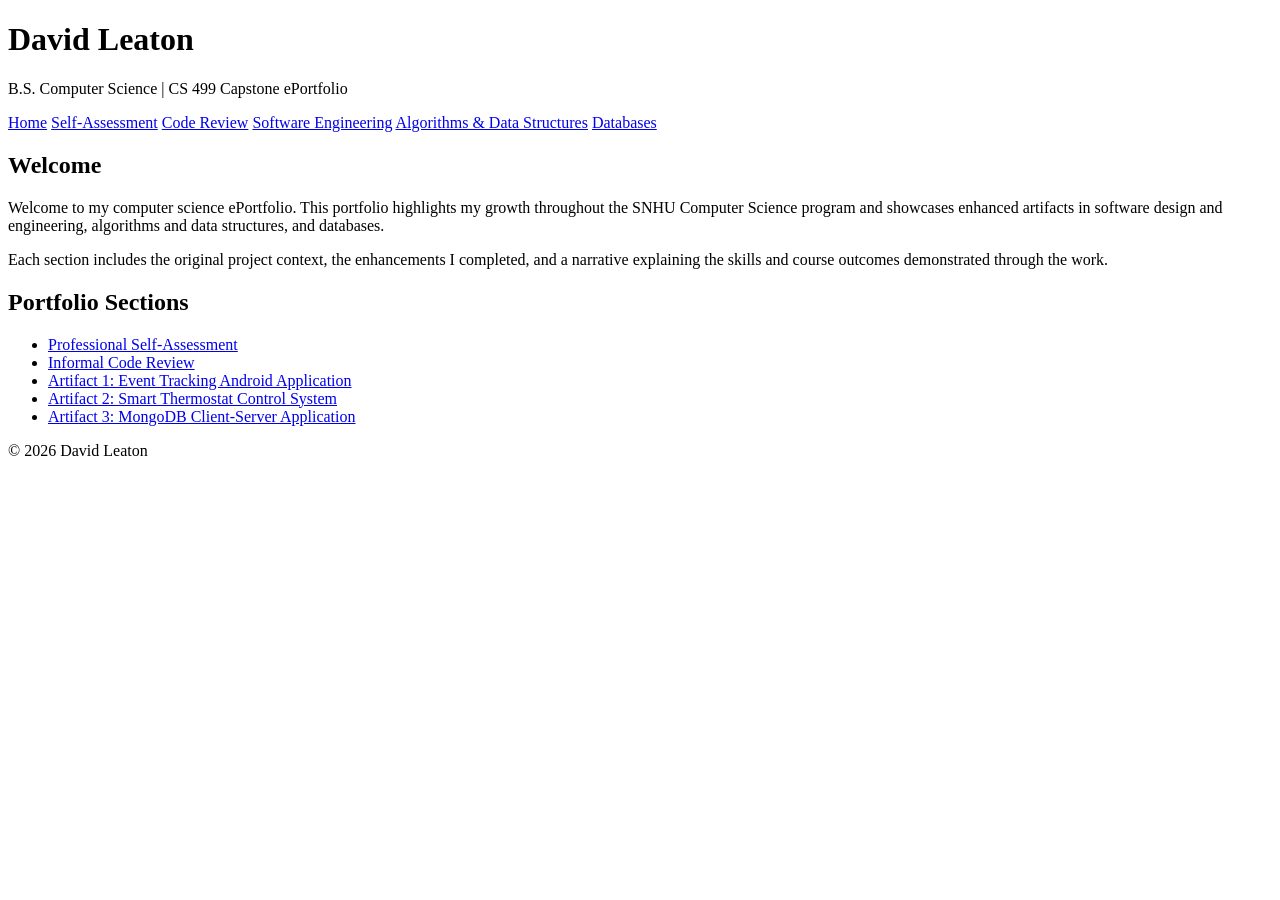
==== index.html @ 5b71fff9 "Add initial index.html for ePortfolio" ====
<!DOCTYPE html>
<html lang="en">
<head>
  <meta charset="UTF-8">
  <meta name="viewport" content="width=device-width, initial-scale=1.0">
  <title>David Leaton | CS 499 ePortfolio</title>
  <link rel="stylesheet" href="style.css">
</head>
<body>
  <header>
    <h1>David Leaton</h1>
    <p>B.S. Computer Science | CS 499 Capstone ePortfolio</p>
  </header>

  <nav>
    <a href="index.html">Home</a>
    <a href="self-assessment.html">Self-Assessment</a>
    <a href="code-review.html">Code Review</a>
    <a href="artifact1.html">Software Engineering</a>
    <a href="artifact2.html">Algorithms & Data Structures</a>
    <a href="artifact3.html">Databases</a>
  </nav>

  <main>
    <section>
      <h2>Welcome</h2>
      <p>
        Welcome to my computer science ePortfolio. This portfolio highlights my growth
        throughout the SNHU Computer Science program and showcases enhanced artifacts
        in software design and engineering, algorithms and data structures, and databases.
      </p>
      <p>
        Each section includes the original project context, the enhancements I completed,
        and a narrative explaining the skills and course outcomes demonstrated through the work.
      </p>
    </section>

    <section>
      <h2>Portfolio Sections</h2>
      <ul>
        <li><a href="self-assessment.html">Professional Self-Assessment</a></li>
        <li><a href="code-review.html">Informal Code Review</a></li>
        <li><a href="artifact1.html">Artifact 1: Event Tracking Android Application</a></li>
        <li><a href="artifact2.html">Artifact 2: Smart Thermostat Control System</a></li>
        <li><a href="artifact3.html">Artifact 3: MongoDB Client-Server Application</a></li>
      </ul>
    </section>
  </main>

  <footer>
    <p>&copy; 2026 David Leaton</p>
  </footer>
</body>
</html>
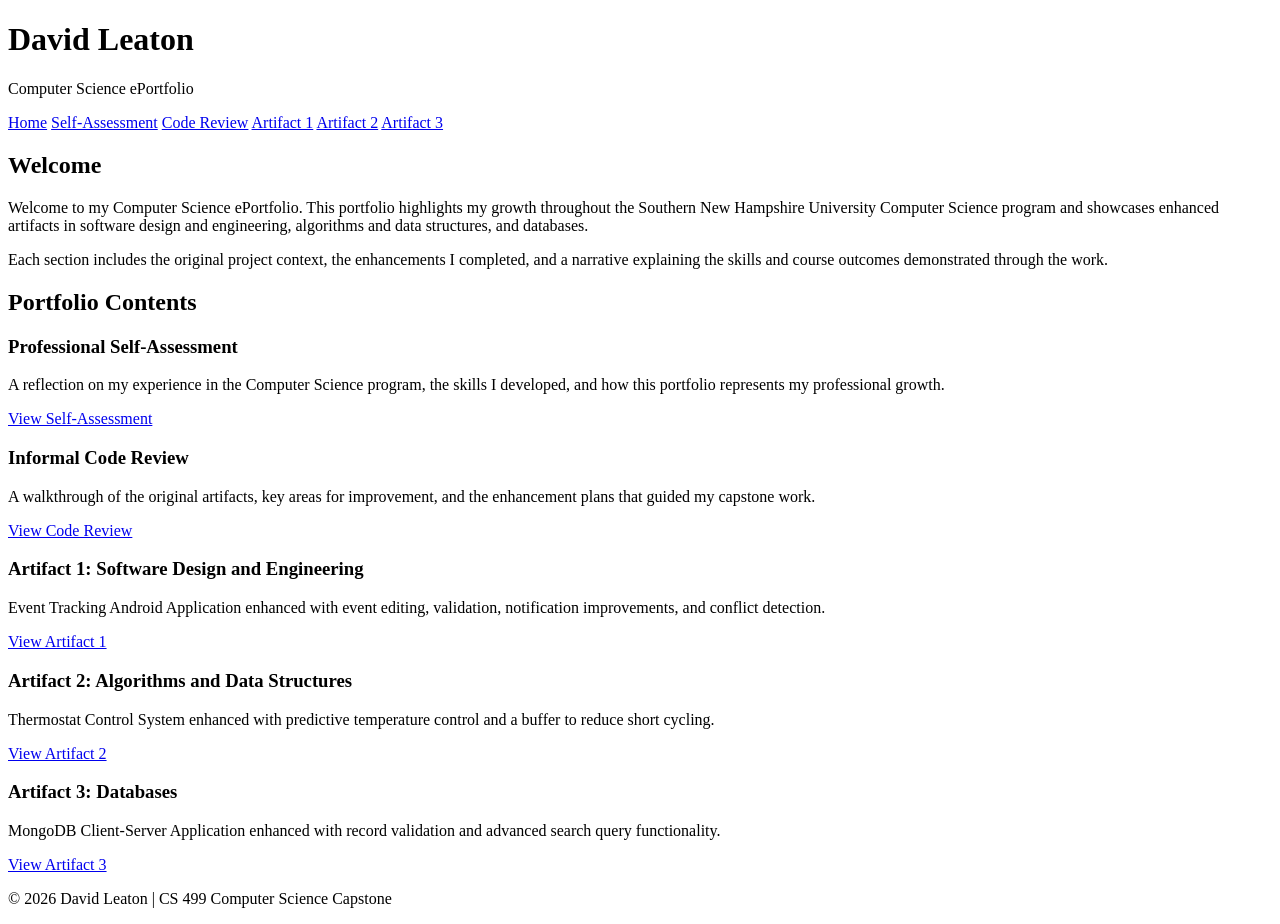
==== commit c0dd2430: "index.html" ====
--- a/index.html
+++ b/index.html
@@ -3,52 +3,99 @@
 <head>
   <meta charset="UTF-8">
   <meta name="viewport" content="width=device-width, initial-scale=1.0">
-  <title>David Leaton | CS 499 ePortfolio</title>
+  <title>David Leaton | Computer Science ePortfolio</title>
   <link rel="stylesheet" href="style.css">
 </head>
 <body>
-  <header>
-    <h1>David Leaton</h1>
-    <p>B.S. Computer Science | CS 499 Capstone ePortfolio</p>
+  <header class="site-header">
+    <div class="container">
+      <h1>David Leaton</h1>
+      <p class="tagline">Computer Science ePortfolio</p>
+    </div>
   </header>
 
-  <nav>
-    <a href="index.html">Home</a>
-    <a href="self-assessment.html">Self-Assessment</a>
-    <a href="code-review.html">Code Review</a>
-    <a href="artifact1.html">Software Engineering</a>
-    <a href="artifact2.html">Algorithms & Data Structures</a>
-    <a href="artifact3.html">Databases</a>
+  <nav class="site-nav">
+    <div class="container nav-links">
+      <a href="index.html">Home</a>
+      <a href="self-assessment.html">Self-Assessment</a>
+      <a href="code-review.html">Code Review</a>
+      <a href="artifact1.html">Artifact 1</a>
+      <a href="artifact2.html">Artifact 2</a>
+      <a href="artifact3.html">Artifact 3</a>
+    </div>
   </nav>
 
-  <main>
-    <section>
+  <main class="container">
+    <section class="hero-card">
       <h2>Welcome</h2>
       <p>
-        Welcome to my computer science ePortfolio. This portfolio highlights my growth
-        throughout the SNHU Computer Science program and showcases enhanced artifacts
-        in software design and engineering, algorithms and data structures, and databases.
+        Welcome to my Computer Science ePortfolio. This portfolio highlights my growth
+        throughout the Southern New Hampshire University Computer Science program and
+        showcases enhanced artifacts in software design and engineering, algorithms and
+        data structures, and databases.
       </p>
       <p>
         Each section includes the original project context, the enhancements I completed,
-        and a narrative explaining the skills and course outcomes demonstrated through the work.
+        and a narrative explaining the skills and course outcomes demonstrated through
+        the work.
       </p>
     </section>
 
-    <section>
-      <h2>Portfolio Sections</h2>
-      <ul>
-        <li><a href="self-assessment.html">Professional Self-Assessment</a></li>
-        <li><a href="code-review.html">Informal Code Review</a></li>
-        <li><a href="artifact1.html">Artifact 1: Event Tracking Android Application</a></li>
-        <li><a href="artifact2.html">Artifact 2: Smart Thermostat Control System</a></li>
-        <li><a href="artifact3.html">Artifact 3: MongoDB Client-Server Application</a></li>
-      </ul>
+    <section class="content-card">
+      <h2>Portfolio Contents</h2>
+      <div class="portfolio-grid">
+        <div class="portfolio-item">
+          <h3>Professional Self-Assessment</h3>
+          <p>
+            A reflection on my experience in the Computer Science program, the skills I
+            developed, and how this portfolio represents my professional growth.
+          </p>
+          <a class="button-link" href="self-assessment.html">View Self-Assessment</a>
+        </div>
+
+        <div class="portfolio-item">
+          <h3>Informal Code Review</h3>
+          <p>
+            A walkthrough of the original artifacts, key areas for improvement, and the
+            enhancement plans that guided my capstone work.
+          </p>
+          <a class="button-link" href="code-review.html">View Code Review</a>
+        </div>
+
+        <div class="portfolio-item">
+          <h3>Artifact 1: Software Design and Engineering</h3>
+          <p>
+            Event Tracking Android Application enhanced with event editing, validation,
+            notification improvements, and conflict detection.
+          </p>
+          <a class="button-link" href="artifact1.html">View Artifact 1</a>
+        </div>
+
+        <div class="portfolio-item">
+          <h3>Artifact 2: Algorithms and Data Structures</h3>
+          <p>
+            Thermostat Control System enhanced with predictive temperature control
+            and a buffer to reduce short cycling.
+          </p>
+          <a class="button-link" href="artifact2.html">View Artifact 2</a>
+        </div>
+
+        <div class="portfolio-item">
+          <h3>Artifact 3: Databases</h3>
+          <p>
+            MongoDB Client-Server Application enhanced with record validation and
+            advanced search query functionality.
+          </p>
+          <a class="button-link" href="artifact3.html">View Artifact 3</a>
+        </div>
+      </div>
     </section>
   </main>
 
-  <footer>
-    <p>&copy; 2026 David Leaton</p>
+  <footer class="site-footer">
+    <div class="container">
+      <p>&copy; 2026 David Leaton | CS 499 Computer Science Capstone</p>
+    </div>
   </footer>
 </body>
 </html>
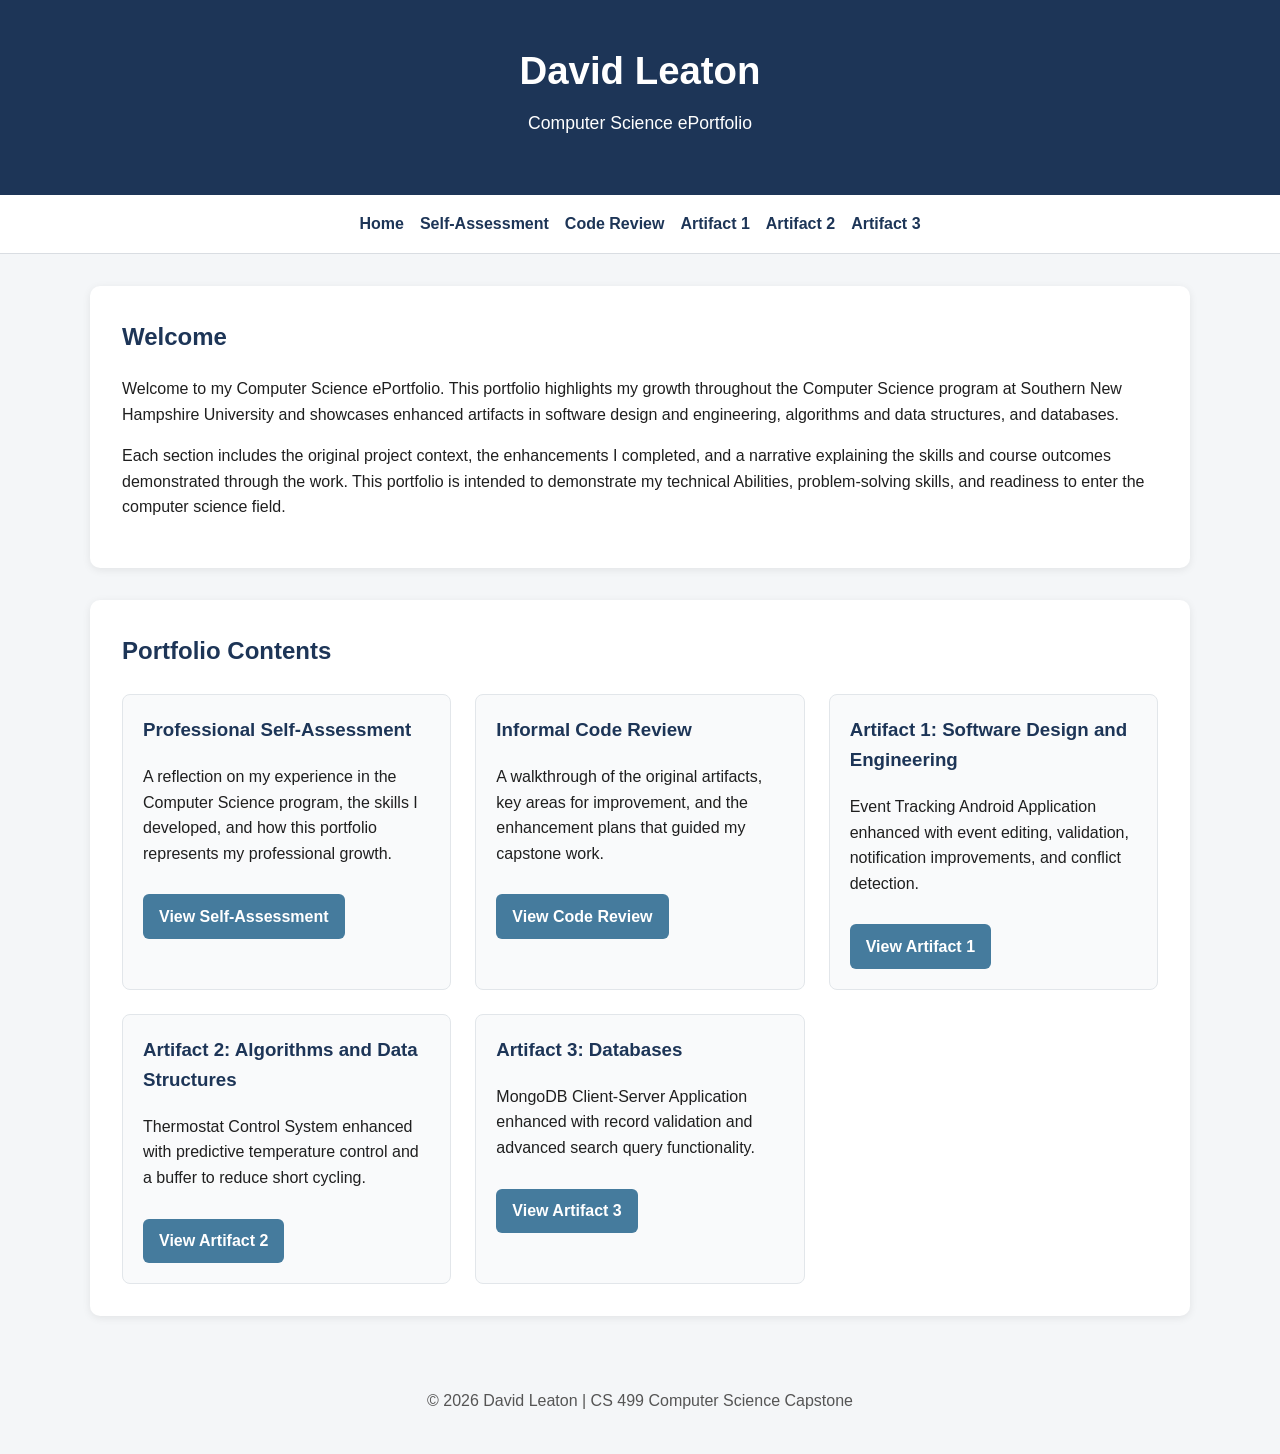
==== commit 4f7884d3: "Update index.html Updated wording in the Welcome section." ====
--- a/index.html
+++ b/index.html
@@ -30,14 +30,15 @@
       <h2>Welcome</h2>
       <p>
         Welcome to my Computer Science ePortfolio. This portfolio highlights my growth
-        throughout the Southern New Hampshire University Computer Science program and
+        throughout the Computer Science program at Southern New Hampshire University and
         showcases enhanced artifacts in software design and engineering, algorithms and
         data structures, and databases.
       </p>
       <p>
         Each section includes the original project context, the enhancements I completed,
         and a narrative explaining the skills and course outcomes demonstrated through
-        the work.
+        the work. This portfolio is intended to demonstrate my technical Abilities, problem-solving 
+        skills, and readiness to enter the computer science field.
       </p>
     </section>
 
--- a/style.css
+++ b/style.css
@@ -0,0 +1,112 @@
+* {
+  box-sizing: border-box;
+}
+
+body {
+  margin: 0;
+  font-family: Arial, sans-serif;
+  line-height: 1.6;
+  background-color: #f4f6f8;
+  color: #1f1f1f;
+}
+
+.container {
+  width: 90%;
+  max-width: 1100px;
+  margin: 0 auto;
+}
+
+.site-header {
+  background-color: #1d3557;
+  color: white;
+  padding: 2.5rem 0;
+  text-align: center;
+}
+
+.site-header h1 {
+  margin: 0;
+  font-size: 2.4rem;
+}
+
+.tagline {
+  margin-top: 0.5rem;
+  font-size: 1.1rem;
+}
+
+.site-nav {
+  background-color: #ffffff;
+  border-bottom: 1px solid #d9dde2;
+}
+
+.nav-links {
+  display: flex;
+  flex-wrap: wrap;
+  justify-content: center;
+  gap: 1rem;
+  padding: 1rem 0;
+}
+
+.site-nav a {
+  text-decoration: none;
+  color: #1d3557;
+  font-weight: bold;
+}
+
+.site-nav a:hover {
+  text-decoration: underline;
+}
+
+.hero-card,
+.content-card {
+  background-color: white;
+  margin: 2rem 0;
+  padding: 2rem;
+  border-radius: 10px;
+  box-shadow: 0 2px 8px rgba(0, 0, 0, 0.08);
+}
+
+.hero-card h2,
+.content-card h2 {
+  margin-top: 0;
+  color: #1d3557;
+}
+
+.portfolio-grid {
+  display: grid;
+  grid-template-columns: repeat(auto-fit, minmax(260px, 1fr));
+  gap: 1.5rem;
+  margin-top: 1.5rem;
+}
+
+.portfolio-item {
+  background-color: #f9fafb;
+  border: 1px solid #e2e6ea;
+  border-radius: 8px;
+  padding: 1.25rem;
+}
+
+.portfolio-item h3 {
+  margin-top: 0;
+  color: #1d3557;
+}
+
+.button-link {
+  display: inline-block;
+  margin-top: 0.75rem;
+  padding: 0.6rem 1rem;
+  background-color: #457b9d;
+  color: white;
+  text-decoration: none;
+  border-radius: 6px;
+  font-weight: bold;
+}
+
+.button-link:hover {
+  background-color: #35627d;
+}
+
+.site-footer {
+  text-align: center;
+  padding: 1.5rem 0;
+  color: #555;
+}
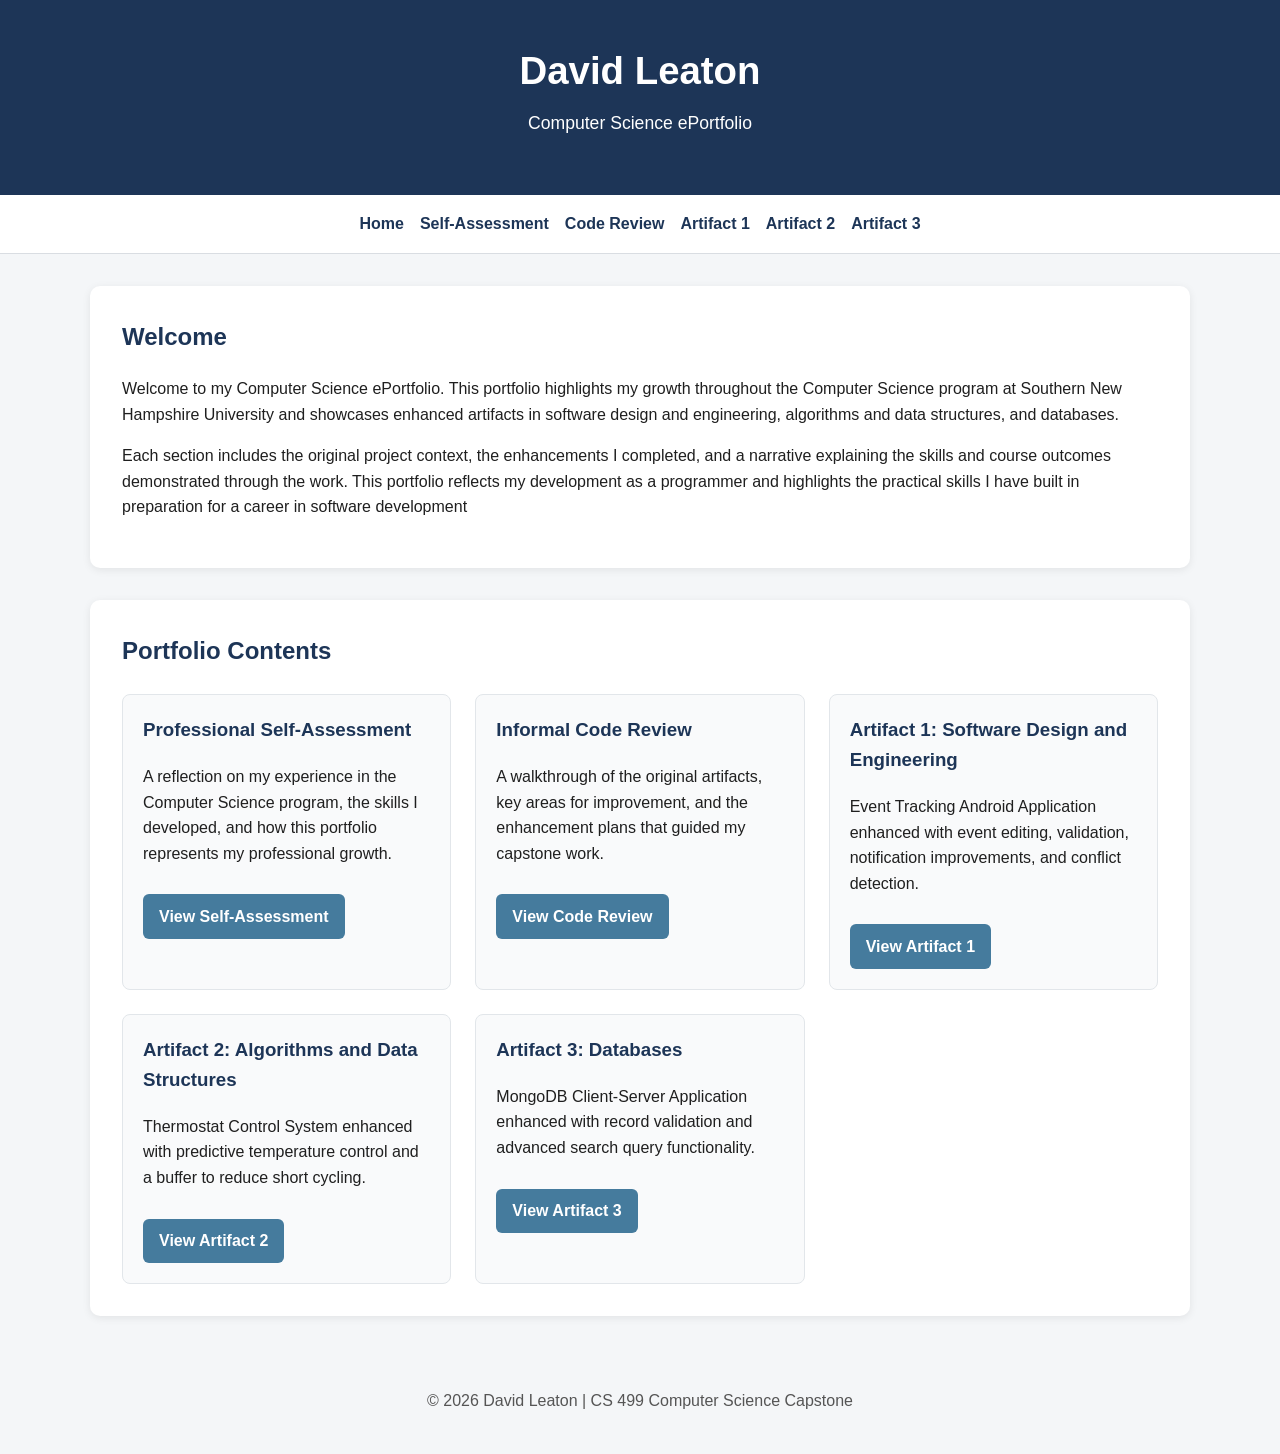
==== commit 2bae99ea: "Update index.html" ====
--- a/index.html
+++ b/index.html
@@ -3,7 +3,7 @@
 <head>
   <meta charset="UTF-8">
   <meta name="viewport" content="width=device-width, initial-scale=1.0">
-  <title>David Leaton | Computer Science ePortfolio</title>
+  <title>David Leaton | B.S. Computer Science | ePortfolio</title>
   <link rel="stylesheet" href="style.css">
 </head>
 <body>
@@ -37,8 +37,8 @@
       <p>
         Each section includes the original project context, the enhancements I completed,
         and a narrative explaining the skills and course outcomes demonstrated through
-        the work. This portfolio is intended to demonstrate my technical Abilities, problem-solving 
-        skills, and readiness to enter the computer science field.
+        the work. This portfolio reflects my development as a programmer and highlights the 
+        practical skills I have built in preparation for a career in software development
       </p>
     </section>
 
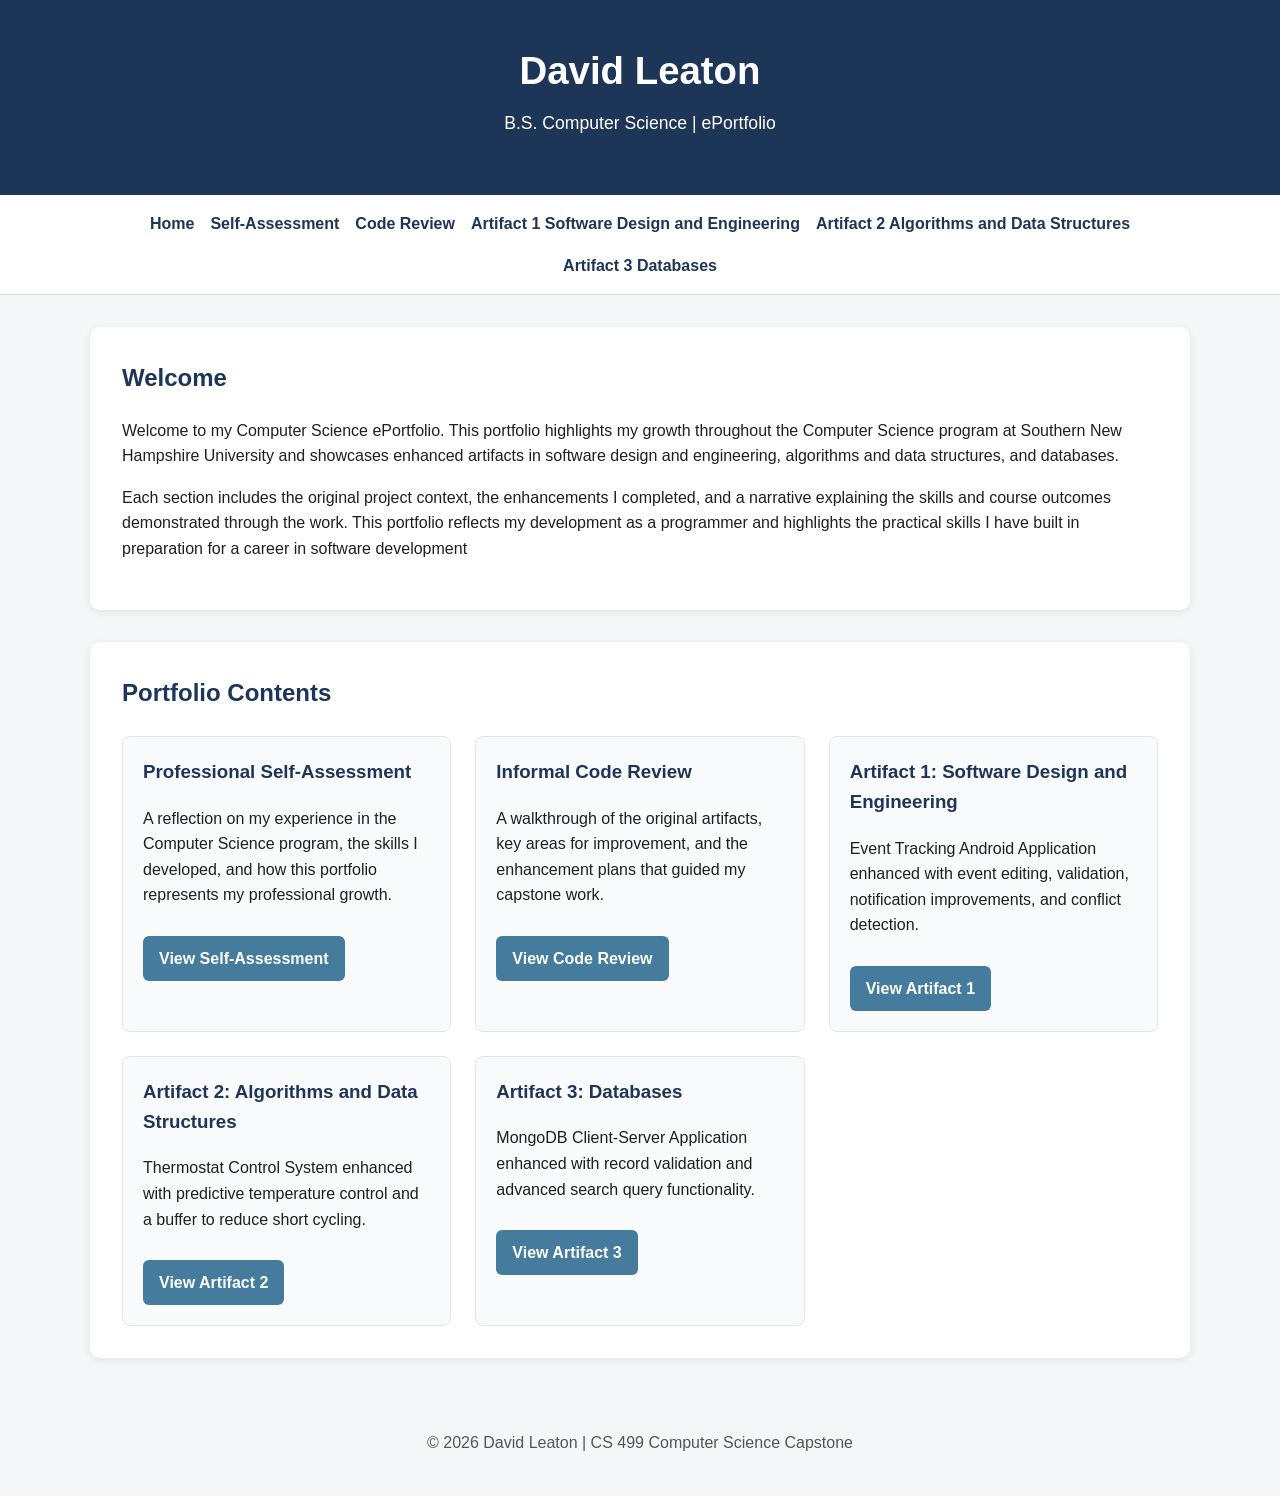
==== commit 1d988a6b: "Update index.html" ====
--- a/index.html
+++ b/index.html
@@ -10,7 +10,7 @@
   <header class="site-header">
     <div class="container">
       <h1>David Leaton</h1>
-      <p class="tagline">Computer Science ePortfolio</p>
+      <p class="tagline">B.S. Computer Science | ePortfolio</p>
     </div>
   </header>
 
@@ -19,9 +19,9 @@
       <a href="index.html">Home</a>
       <a href="self-assessment.html">Self-Assessment</a>
       <a href="code-review.html">Code Review</a>
-      <a href="artifact1.html">Artifact 1</a>
-      <a href="artifact2.html">Artifact 2</a>
-      <a href="artifact3.html">Artifact 3</a>
+      <a href="artifact1.html">Artifact 1 Software Design and Engineering</a>
+      <a href="artifact2.html">Artifact 2 Algorithms and Data Structures</a>
+      <a href="artifact3.html">Artifact 3 Databases</a>
     </div>
   </nav>
 
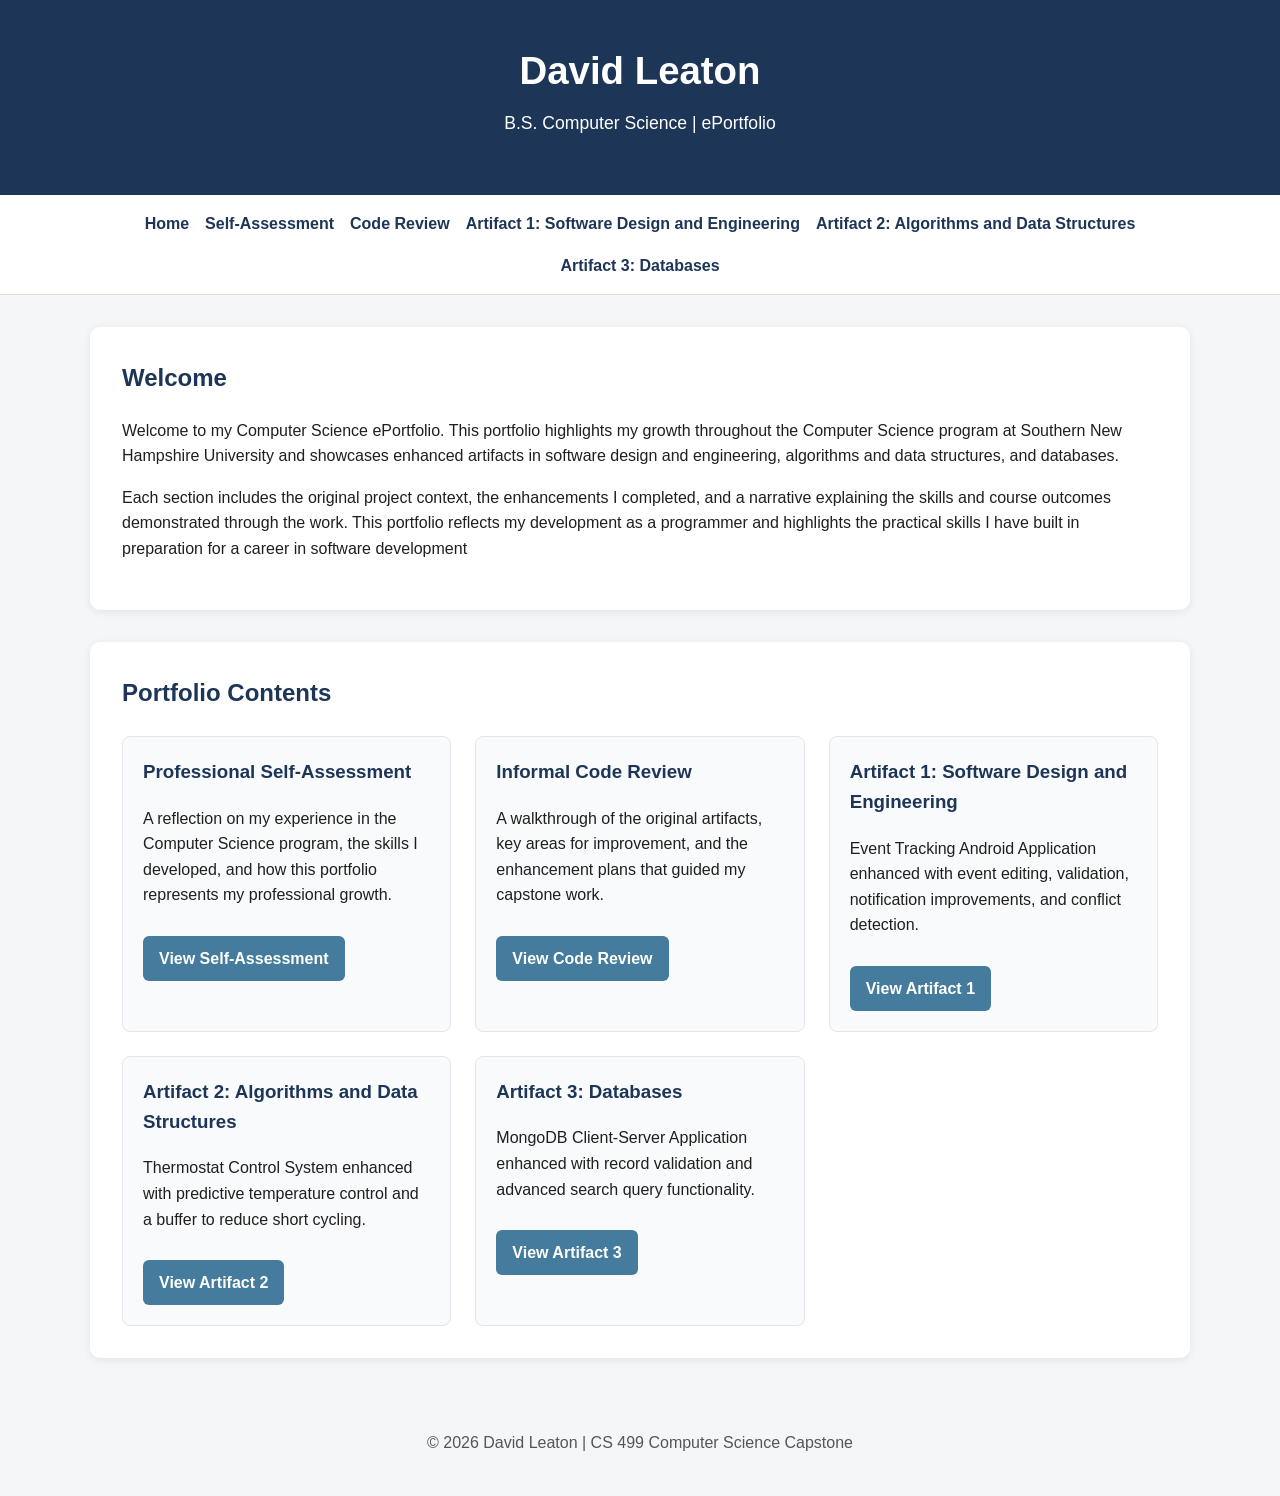
==== commit c3f880d5: "Update index.html" ====
--- a/index.html
+++ b/index.html
@@ -19,9 +19,9 @@
       <a href="index.html">Home</a>
       <a href="self-assessment.html">Self-Assessment</a>
       <a href="code-review.html">Code Review</a>
-      <a href="artifact1.html">Artifact 1 Software Design and Engineering</a>
-      <a href="artifact2.html">Artifact 2 Algorithms and Data Structures</a>
-      <a href="artifact3.html">Artifact 3 Databases</a>
+      <a href="artifact1.html">Artifact 1: Software Design and Engineering</a>
+      <a href="artifact2.html">Artifact 2: Algorithms and Data Structures</a>
+      <a href="artifact3.html">Artifact 3: Databases</a>
     </div>
   </nav>
 
